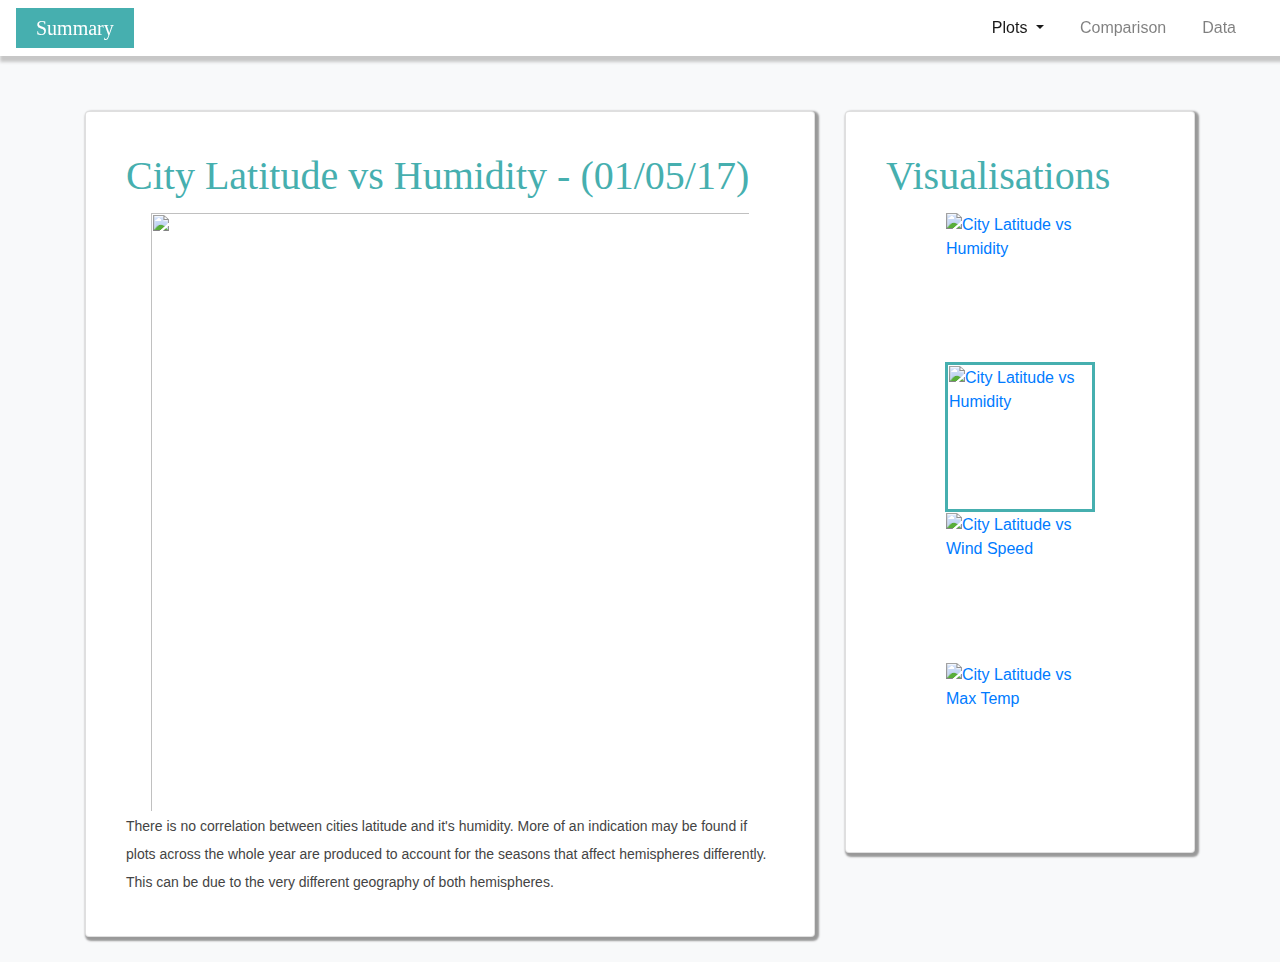
==== plotshumidity.html @ b0695d2e "Add files via upload" ====
<!DOCTYPE html>
<html lang="en-uk">

<head>   
    <meta charset="UTF-8">
    <title>Climate Visualisation</title>
    <link rel="stylesheet" href="assets/style.css">
    
<!-- bootstrap stylesheet links -->
    <link rel="stylesheet" href="https://stackpath.bootstrapcdn.com/bootstrap/4.3.1/css/bootstrap.min.css" integrity="sha384-ggOyR0iXCbMQv3Xipma34MD+dH/1fQ784/j6cY/iJTQUOhcWr7x9JvoRxT2MZw1T" crossorigin="anonymous">
    <script src="https://code.jquery.com/jquery-3.5.1.min.js">
    </script>
    <script src="https://stackpath.bootstrapcdn.com/bootstrap/4.5.0/js/bootstrap.min.js">
    </script>

</head>
<body class="bg-light">

<!--Navigation bar---------------------------------------------------------------------------------------->
<nav class="navbar navbar-expand-lg navbar-light sticky-top">
    <a class="navbar-brand text-white" href="index.html">Summary</a>
    <button class="navbar-toggler" type="button" data-toggle="collapse" 
                    data-target="#navbarNavDropdown" aria-controls="navbarNavDropdown" aria-expanded="false" 
                            aria-label="Toggle navigation">
      <span class="navbar-toggler-icon"></span>
    </button>

    <div class="collapse navbar-collapse padding" id="navbarNavDropdown">

      <ul class="navbar-nav ml-auto"><!-- align list to left ml-auto-->
        <!--drop down list-->
        <li class="nav-item dropdown active">
          <a class="nav-link dropdown-toggle" href="#" id="navbarDropdownMenuLink" 
                data-toggle="dropdown" aria-haspopup="true" aria-expanded="false">
                    Plots<span class="sr-only"></span>
          </a>
          <div class="dropdown-menu" aria-labelledby="navbarDropdownMenuLink">
            <a class="dropdown-item" href="plotsmaxtemp.html">Max Temperature</a>
            <a class="dropdown-item" href="plotshumidity.html">Humidity</a>
            <a class="dropdown-item" href="plotscloud.html">Cloudiness</a>
            <a class="dropdown-item" href="plotswind.html">Wind Speed</a>
          </div>
        </li>
        <!-- item 2 -->
        <li class="nav-item">
          <a class="nav-link" href="Comparison.html">Comparison</a>
        </li>
        <!--item 1-->
        <li class="nav-item">
          <a class="nav-link" href="Data.html">Data</a>
        </li>
      </ul>

    </div>
</nav>
<!----------------------------------------------------------------------------------------------------------->

<div class="container">
    <!--left card-->
    <div class="row top-buffer ">
        <div class="col-md-8 ">
            <div class="card justify-content-center">
                <div class="card-body ">
                    <h2 class="card-title" >City Latitude vs Humidity - (01/05/17)</h2>
                    <img src="visualisations\Fig2.png" width="600" height="600">
                    <p class="card-text">There is no correlation between cities latitude and it's humidity. 
                        More of an indication may be found if plots across the whole year are produced to account for the seasons that affect hemispheres differently.
                        This can be due to the very different geography of both hemispheres.</p>             
                </div>
            </div>
        </div>

        <!--right card-->
        <div class="col-md-4 ">
            <div class="card">
                <div class="card-body">
                    <h1 class="card-title " >Visualisations</h1>
                    <div class="row justify-content-center"> <!--center the images!!-->
                        <a href="plotsmaxtemp.html"><img src="visualisations/Fig1.png" width=150px height=150px 
                                    alt="City Latitude vs Humidity"> </a>
                        <a href="plotshumidity.html"><img src="visualisations/Fig2.png" width=150px height=150px 
                                    alt="City Latitude vs Humidity"style="border:3px solid rgb(70, 175, 175)"></a>  
                    </div>
                    <div class="row justify-content-center"> <!--center the images!!-->
                        <a href="plotscloud.html"><img src="visualisations/Fig3.png" width=150px height=150px 
                                    alt="City Latitude vs Wind Speed"></a>
                        <a href="plotswind.html"><img src="visualisations/Fig4.png" width=150px height=150px 
                                    alt="City Latitude vs Max Temp"></a>
                    </div>
                </div>
            </div>
        </div>
    </div>
</div>
---- assets/style.css ----
body {
    background-color: lightblue;
  }

/* Nav styling -------------------------*/
.navbar {
    background-color: white;
    -webkit-box-shadow: 0 8px 6px -6px rgb(199, 199, 199);
    -moz-box-shadow: 0 8px 6px -6px rgb(199, 199, 199);
    box-shadow: 3px 3px 3px 3px rgb(199, 199, 199);
}

.navbar li {
    padding-right: 20px; /* space out the items in list on nav bar*/
}

.navbar-brand {
    font-family: Georgia, serif;
    background-color: rgb(70, 175, 175);
    padding-right: 20px;
    padding-left: 20px;
}
.dropdown {
    position: relative;
    display: inline-block;
  } 
.dropdown-content {
    display: none;
    position: absolute;
    right: 0;
    background-color: #f9f9f9;
    min-width: 160px;
    box-shadow: 4px 8px 16px 0px rgba(90, 17, 17, 0.2);
    z-index: 1;
  }
.dropdown-content a {
    color: black;
    padding: 12px 16px;
    text-decoration: none;
    display: block;
  } 
.container {
    padding: 25px;
    box-shadow: 0 8px 6px -6pxrgb(199, 199, 199);
  }
  

/* card styling -------------------------*/
.card {
    padding: 20px; 
    box-shadow: 2px 2px 2px 2px #999;
}
.top-buffer { 
    margin-top: 30px;
}

.center { /* use also to center objects*/
    display: block;
    margin-left: auto;
    margin-right: auto;
    width: 50%;
}
img {
    display: block;
    margin-left: auto;
    margin-right: auto;
    padding:1px;
   border:1px solid #021a40;
  }

/* heading and text styling -------------------------*/ 
h1, h2, h3, h4, h5 {
    color: rgb(70, 175, 175);
    font-family: Georgia, serif;
  }
.card-title {
    font-size: 40px;
}

p {
    font: 14px Helvetica, sans-serif;
    color:rgb(68, 68, 68);
    line-height: 200%;
  }

thead tr th {
    font: 14px Helvetica, sans-serif;
  }
  
td {
    font: 14px Helvetica, sans-serif;
    color:rgb(113, 113, 113);
    line-height: 200%;
   }
  
  
tbody tr th {
    font: 14px Helvetica, sans-serif;
    color:rgb(113, 113, 113);
    line-height: 200%;
   }


/* styles for resposiveness -------------------------*/
@media (max-width: 800px) {
    .navbar {
        background-color:rgb(70, 175, 175);
    }
}
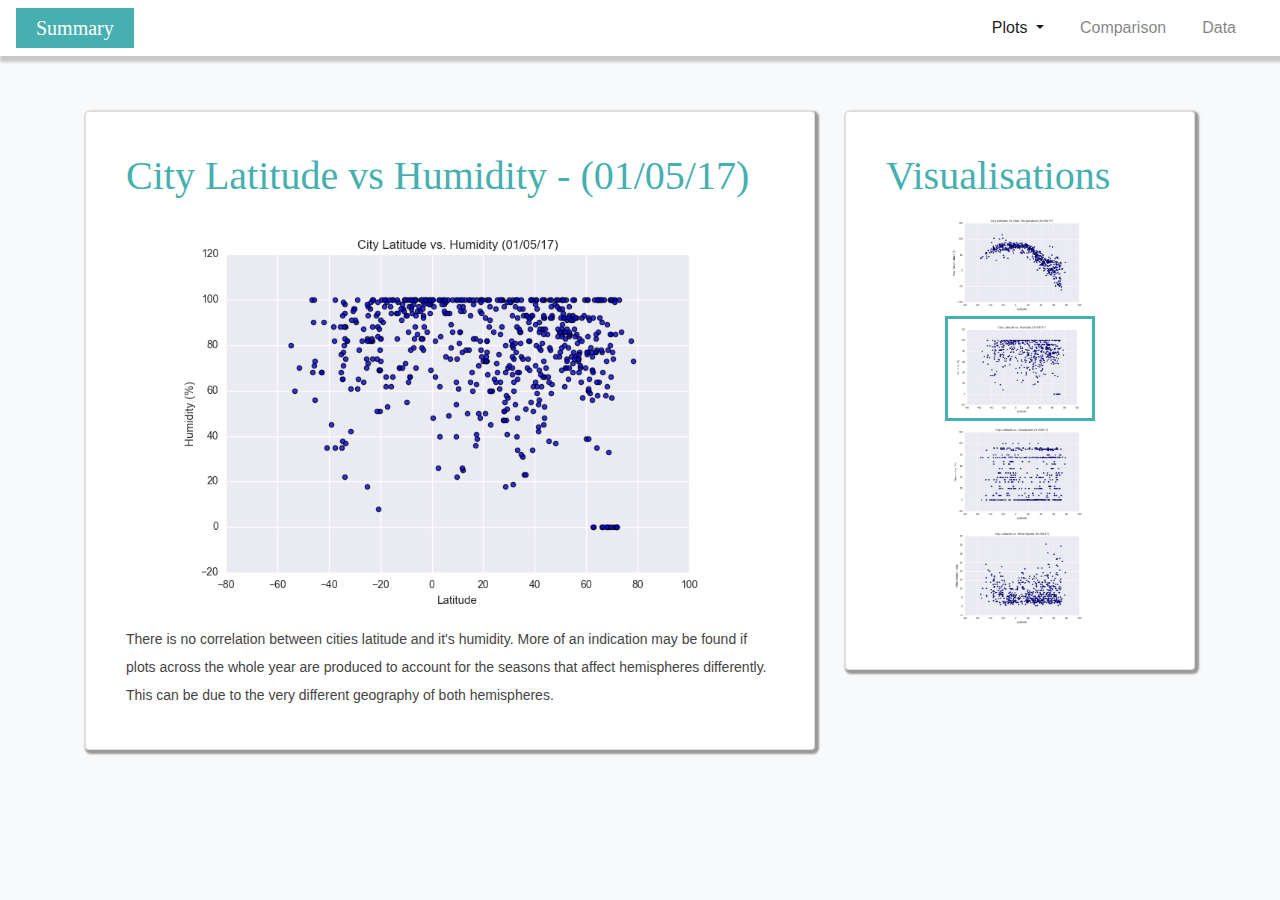
==== commit 35d144e9: "Add files via upload" ====
--- a/plotshumidity.html
+++ b/plotshumidity.html
@@ -62,7 +62,7 @@
             <div class="card justify-content-center">
                 <div class="card-body ">
                     <h2 class="card-title" >City Latitude vs Humidity - (01/05/17)</h2>
-                    <img src="visualisations\Fig2.png" width="600" height="600">
+                    <img src="visualisations\Fig2.png" width="600" height="600"class="img-fluid">
                     <p class="card-text">There is no correlation between cities latitude and it's humidity. 
                         More of an indication may be found if plots across the whole year are produced to account for the seasons that affect hemispheres differently.
                         This can be due to the very different geography of both hemispheres.</p>             
@@ -77,15 +77,15 @@
                     <h1 class="card-title " >Visualisations</h1>
                     <div class="row justify-content-center"> <!--center the images!!-->
                         <a href="plotsmaxtemp.html"><img src="visualisations/Fig1.png" width=150px height=150px 
-                                    alt="City Latitude vs Humidity"> </a>
+                                    alt="City Latitude vs Humidity"class="img-fluid"> </a>
                         <a href="plotshumidity.html"><img src="visualisations/Fig2.png" width=150px height=150px 
-                                    alt="City Latitude vs Humidity"style="border:3px solid rgb(70, 175, 175)"></a>  
+                                    alt="City Latitude vs Humidity"style="border:3px solid rgb(70, 175, 175)"class="img-fluid"></a>  
                     </div>
                     <div class="row justify-content-center"> <!--center the images!!-->
                         <a href="plotscloud.html"><img src="visualisations/Fig3.png" width=150px height=150px 
-                                    alt="City Latitude vs Wind Speed"></a>
+                                    alt="City Latitude vs Wind Speed"class="img-fluid"></a>
                         <a href="plotswind.html"><img src="visualisations/Fig4.png" width=150px height=150px 
-                                    alt="City Latitude vs Max Temp"></a>
+                                    alt="City Latitude vs Max Temp"class="img-fluid"></a>
                     </div>
                 </div>
             </div>
